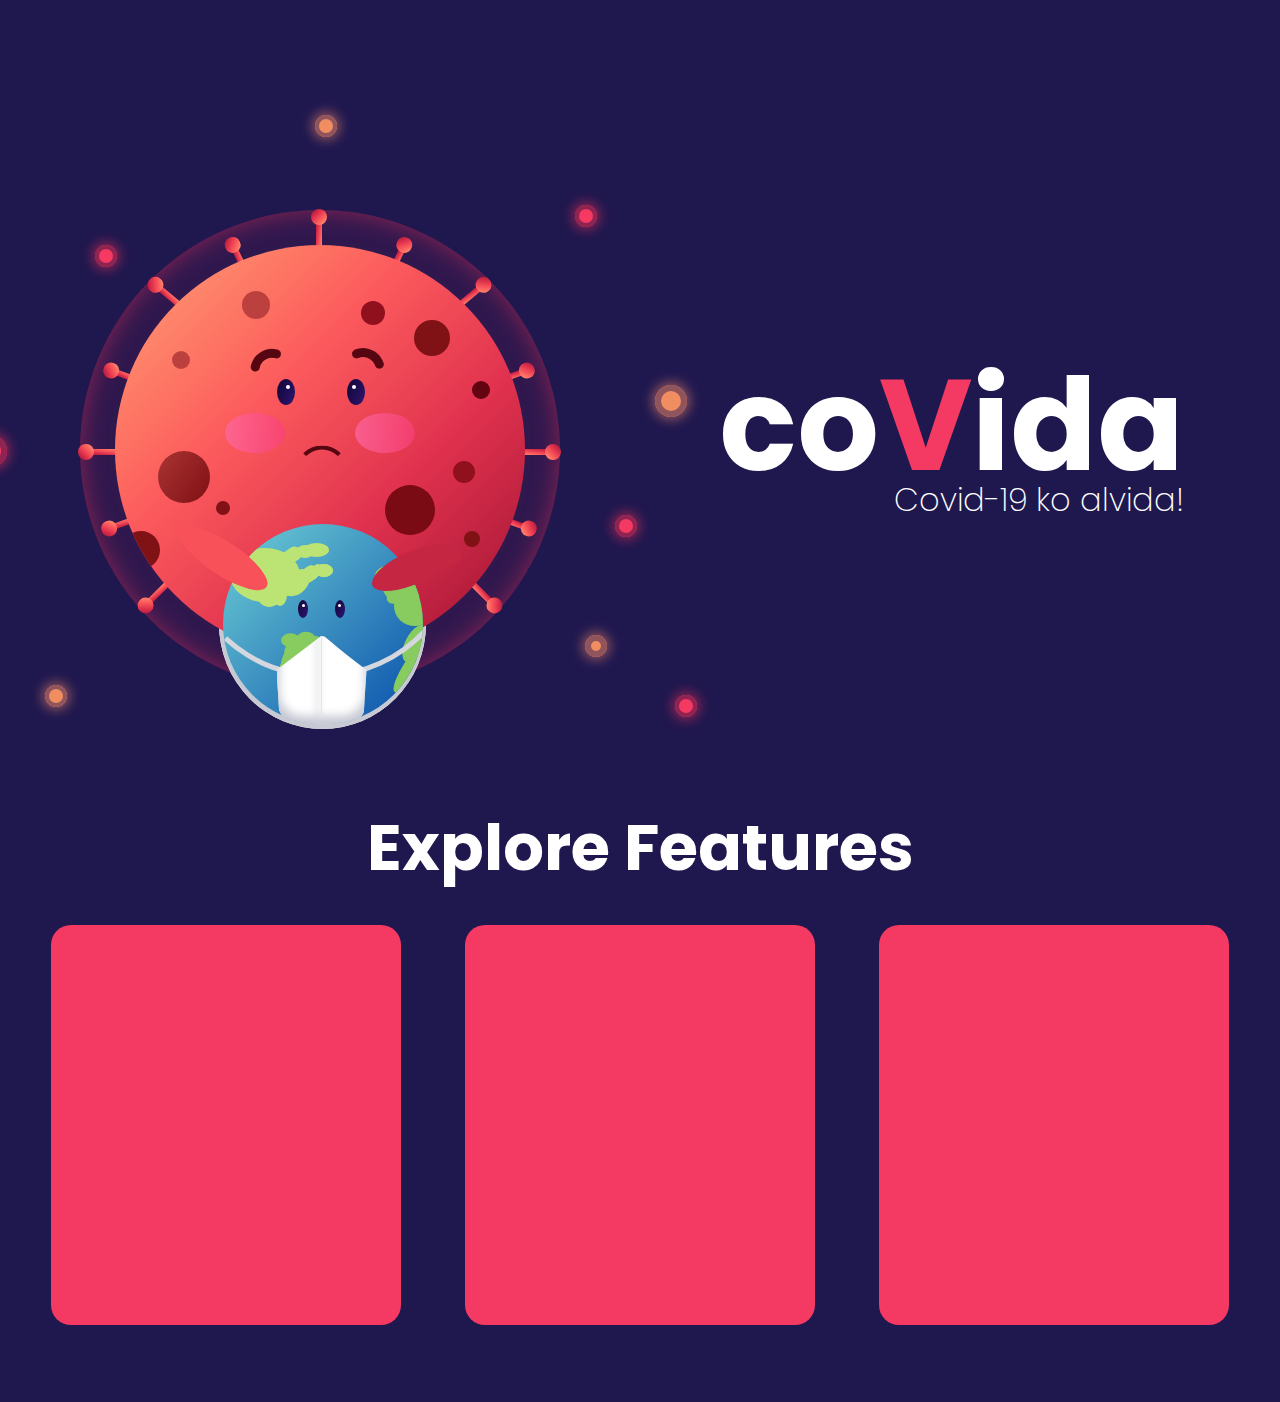
==== index.html @ ea98d2a3 "home started" ====
<!DOCTYPE html>
<html lang="en">
<head>
  <meta charset="UTF-8">
  <meta name="viewport" content="width=device-width, initial-scale=1.0">
  <title>coVida</title>
  <link rel="stylesheet" href="./css/default.css">
</head>
<body>
  <div class="header">
  <div class="covid-wrapper">
    <div class="viruses">
        <div class="virus"></div>
        <div class="virus"></div>
        <div class="virus"></div>
        <div class="virus"></div>
        <div class="virus"></div>
        <div class="virus"></div>
        <div class="virus"></div>
        <div class="virus"></div>
        <div class="virus"></div>
        <div class="virus"></div>
    </div>
    <div class="covid-arms"></div>
    <div class="covid-arms right"></div>
    <div class="earth-wrapper">
        <div class="earth-detail"></div>
        <div class="earth">
            <div class="covid-eyes earth-eyes"></div>
            <div class="covid-eyes earth-eyes left"></div>
            <div class="mask"></div>
            <div class="mask-wrapper"></div>
            <div class="mask-detail"></div>
            <div class="mask-back"></div>
            <div class="earth-green">
                <div class="earth-greens"></div>
                <div class="earth-greens"></div>
                <div class="earth-greens"></div>
                <div class="earth-greens"></div>
                <div class="earth-greens"></div>
                <div class="earth-greens"></div>
                <div class="earth-greens"></div>
                <div class="earth-greens"></div>
                <div class="earth-greens"></div>
                <div class="earth-greens"></div>
                <div class="earth-greens"></div>
            </div>
        </div>
    </div>
    <div class="covid">
        <div class="covid-spots">
            <div class="covid-spot"></div>
            <div class="covid-spot"></div>
            <div class="covid-spot"></div>
            <div class="covid-spot"></div>
            <div class="covid-spot"></div>
            <div class="covid-spot"></div>
            <div class="covid-spot"></div>
            <div class="covid-spot"></div>
            <div class="covid-spot"></div>
            <div class="covid-spot"></div>
            <div class="covid-spot"></div>
        </div>
        <div class="covid-eyes"> </div>
        <div class="covid-eyes left"></div>
        <div class="covid-eyebrow"></div>
        <div class="covid-eyebrow right"></div>
        <div class="covid-mouth"></div>
        <div class="covid-cheek"></div>
        <div class="covid-cheek right"></div>
    </div>
</div>
<div class="covid-pulse">
    <div class="covid-sticks">
        <div class="covid-stick"></div>
        <div class="covid-stick"></div>
        <div class="covid-stick"></div>
        <div class="covid-stick"></div>
        <div class="covid-stick"></div>
        <div class="covid-stick"></div>
        <div class="covid-stick"></div>
        <div class="covid-stick"></div>
        <div class="covid-stick"></div>
        <div class="covid-stick"></div>
        <div class="covid-stick"></div>
        <div class="covid-stick"></div>
        <div class="covid-stick"></div>
    </div>

</div>
<div class="headertext">
  <h1>
    co<span style="color:#f43a62;">V</span>ida
  </h1>
  <h3>
    Covid-19 ko alvida!
  </h3>
</div>
</div>
<div class="first">
  <h1>Explore Features</h1>
<div class="menu">
  <div class="one">

  </div>
  <div class="one s">

  </div>
  <div class="one s">

  </div>
</div>
</div>
</body>
</html>
---- css/default.css ----
@import url('https://fonts.googleapis.com/css2?family=Poppins:ital,wght@0,100;0,200;0,300;0,400;0,500;0,600;0,700;0,800;0,900;1,100;1,200;1,300;1,400;1,500;1,600;1,700;1,800;1,900&display=swap');

html {
  box-sizing: border-box;
  -webkit-font-smoothing: antialiased;
}
*{
  margin: 0px;
}
.first h1{
  text-align: center;
  transform: translateY(-100px);
  color: white;
  font-size: 64px;
}
.headertext{
  position: absolute;
  color: white;
  right:5%;
  text-align: end;
}
.headertext h1{
  font-size: 128px;
  margin: 0px;
  line-height: 100px;
}
.headertext h3{
  margin: 0px;
  font-size: 32px;
  font-weight: 200;
}
body {
  background-color: #1f184f;
  font-family: 'Poppins', sans-serif;
  margin: 0px;
}
.menu{
  width: 100%;
  text-align: center;
  transform: translateY(-70px);
}
.one{
  height:400px;
  width: 350px;
  background-color: #f43a62;
  display: inline-block;
  border-radius: 20px;
  animation: float 7s linear infinite alternate;
  cursor: pointer;
}
.one:hover{
  -webkit-box-shadow: 0px 0px 41px 17px rgba(71,62,138,1);
-moz-box-shadow: 0px 0px 41px 17px rgba(71,62,138,1);
box-shadow: 0px 0px 41px 17px rgba(71,62,138,1);
  transition: 0.3s linear;
}
@keyframes float {
  0% {
    transform: translate(0px, 0px);
 }
  20% {
    transform: translate(0px, -20px);
 }
  40% {
    transform: translate(0px, 0px);
 }
  60% {
    transform: translate(0px, 20px);
 }
  100% {
    transform: translate(0px, 0px);
 }
}
.s{
  margin-left: 60px;

}
.header{
  min-height: 100vh;
  display: flex;
  justify-content: center;
  align-items: center;
  overflow: hidden;
  width: auto;
  margin-left: -50%;
  position: relative;
}
.covid-wrapper {
  position: relative;
}
.covid-sticks {
  position: absolute;
  bottom: 33px;
  left: 36px;
}
.covid {
  background-image: url("https://www.transparenttextures.com/patterns/dark-stripes.png"), linear-gradient(to left top, #9d1231, #ae1a38, #be2240, #d02a47, #e1324f, #ea4153, #f34e58, #fc5b5d, #fd6e61, #fe7f68, #ff8f70, #ff9e7a);
  width: 410px;
  height: 410px;
  z-index: 2;
  overflow: hidden;
  position: relative;
  border-radius: 50%;
  animation: pulse 2s infinite;
}
.covid-pulse {
  content: "";
  width: 480px;
  height: 480px;
  background-color: #2f184e;
  border-radius: 50%;
  position: absolute;
  top: 50%;
  left: 50%;
  transform: translate(-50%, -50%);
  box-shadow: inset 0 0 25px #8f2453;
}
@keyframes pulse {
  0% {
    box-shadow: 0 0 0 0 rgba(204, 169, 44, 0.21);
 }
  70% {
    box-shadow: 0 0 8px 55px rgba(99, 32, 91, 0.1);
 }
  100% {
    box-shadow: 0 0 0 0 rgba(99, 32, 91, 0.1);
 }
}
.covid-stick {
  position: absolute;
  overflow: visible;
  display: block;
  width: 6px;
  z-index: -1;
  height: 50px;
  background-image: url("https://www.transparenttextures.com/patterns/dark-stripes.png"), linear-gradient(to left top, #9d1231, #ae1a38, #be2240, #d02a47, #e1324f, #ea4153, #f34e58, #fc5b5d, #fd6e61, #fe7f68, #ff8f70, #ff9e7a);
}
.covid-stick:before {
  content: "";
  position: absolute;
  width: 16px;
  height: 16px;
  background-image: url("https://www.transparenttextures.com/patterns/dark-stripes.png"), linear-gradient(to left top, #9d1231, #ae1a38, #be2240, #d02a47, #e1324f, #ea4153, #f34e58, #fc5b5d, #fd6e61, #fe7f68, #ff8f70, #ff9e7a);
  top: 36px;
  right: -5px;
  border-radius: 50%;
}
.covid-stick:nth-child(1) {
  bottom: 40px;
  left: 40px;
  transform: rotate(45deg);
}
.covid-stick:nth-child(2) {
  bottom: 110px;
  left: 8px;
  transform: rotate(70deg);
}
.covid-stick:nth-child(3) {
  bottom: 180px;
  left: -14px;
  transform: rotate(90deg);
}
.covid-stick:nth-child(4) {
  bottom: 255px;
  left: 10px;
  transform: rotate(110deg);
}
.covid-stick:nth-child(5) {
  bottom: 335px;
  left: 51px;
  transform: rotate(130deg);
}
.covid-stick:nth-child(6) {
  bottom: 370px;
  left: 122px;
  transform: rotate(154deg);
}
.covid-stick:nth-child(7) {
  bottom: 370px;
  left: 277px;
  transform: rotate(-154deg);
}
.covid-stick:nth-child(8) {
  bottom: 396px;
  left: 200px;
  transform: rotate(180deg);
}
.covid-stick:nth-child(9) {
  bottom: 335px;
  left: 350px;
  transform: rotate(-130deg);
}
.covid-stick:nth-child(10) {
  bottom: 255px;
  left: 390px;
  transform: rotate(-110deg);
}
.covid-stick:nth-child(11) {
  bottom: 180px;
  left: 415px;
  transform: rotate(-90deg);
}
.covid-stick:nth-child(12) {
  bottom: 110px;
  left: 392px;
  transform: rotate(-70deg);
}
.covid-stick:nth-child(13) {
  bottom: 40px;
  left: 362px;
  transform: rotate(-45deg);
}
.covid-spot {
  background-image: url("https://www.transparenttextures.com/patterns/dark-stripes.png");
  background-color: #7f0918;
  position: absolute;
  border-radius: 50%;
}
.covid-spot:nth-child(1) {
  top: 216px;
  right: 50px;
  width: 22px;
  height: 22px;
  background-color: #90101e;
}
.covid-spot:nth-child(2) {
  top: 56px;
  right: 140px;
  width: 24px;
  height: 24px;
  background-color: #90101e;
}
.covid-spot:nth-child(3) {
  top: 136px;
  right: 35px;
  width: 18px;
  height: 18px;
  background-color: #630510;
}
.covid-spot:nth-child(4) {
  top: 46px;
  right: 255px;
  width: 28px;
  height: 28px;
  background-color: #bc413e;
}
.covid-spot:nth-child(5) {
  top: 106px;
  right: 335px;
  width: 18px;
  height: 18px;
  background-color: #bc413e;
}
.covid-spot:nth-child(6) {
  top: 206px;
  right: 315px;
  width: 52px;
  height: 52px;
  background: url("https://www.transparenttextures.com/patterns/dark-stripes.png"), linear-gradient(305deg, rgba(128, 16, 21, 1) 0%, rgba(170, 52, 50, 1) 100%);
}
.covid-spot:nth-child(7) {
  top: 256px;
  right: 295px;
  width: 14px;
  height: 14px;
  background-color: #801216;
}
.covid-spot:nth-child(8) {
  top: 286px;
  right: 365px;
  width: 38px;
  height: 38px;
  background-color: #801216;
}
.covid-spot:nth-child(9) {
  top: 286px;
  right: 45px;
  width: 16px;
  height: 16px;
  background-color: #801216;
}
.covid-spot:nth-child(10) {
  top: 75px;
  right: 75px;
  width: 36px;
  height: 36px;
  background-color: #801216;
}
.covid-spot:nth-child(11) {
  top: 240px;
  right: 90px;
  width: 50px;
  height: 50px;
  background-color: #7a0a14;
}
.virus {
  position: absolute;
  border-radius: 50%;
  animation: slip 7s linear infinite alternate;
}
.virus:nth-child(1) {
  top: 0;
  left: -20px;
  width: 22px;
  height: 22px;
  background-color: #f43a62;
  box-shadow: inset 0px 0px 0px 4px #8f2453, 0 0 12px 3px #8f2453;
  animation-delay: 0.6s;
}
.virus:nth-child(2) {
  top: 190px;
  left: -140px;
  width: 32px;
  height: 32px;
  background-color: #f43a62;
  box-shadow: inset 0px 0px 0px 6px #8f2453, 0 0 12px 3px #8f2453;
  animation-delay: 0.7s;
}
.virus:nth-child(3) {
  top: 140px;
  left: 540px;
  width: 32px;
  height: 32px;
  background-color: #f08e61;
  box-shadow: inset 0px 0px 0px 6px #90545d, 0 0 12px 3px #90545d;
  animation-delay: 1s;
}
.virus:nth-child(4) {
  top: 440px;
  left: -70px;
  width: 22px;
  height: 22px;
  background-color: #f08e61;
  box-shadow: inset 0px 0px 0px 4px #90545d, 0 0 12px 3px #90545d;
  animation-delay: 0.3s;
}
.virus:nth-child(5) {
  top: 450px;
  left: 560px;
  width: 22px;
  height: 22px;
  background-color: #f43a62;
  box-shadow: inset 0px 0px 0px 4px #8f2453, 0 0 12px 3px #8f2453;
  animation-delay: 1.2s;
}
.virus:nth-child(6) {
  top: -40px;
  left: 460px;
  width: 22px;
  height: 22px;
  background-color: #f43a62;
  box-shadow: inset 0px 0px 0px 4px #8f2453, 0 0 12px 3px #8f2453;
  animation-delay: 2s;
}
.virus:nth-child(7) {
  top: -130px;
  left: 200px;
  width: 22px;
  height: 22px;
  background-color: #f08e61;
  box-shadow: inset 0px 0px 0px 4px #90545d, 0 0 12px 3px #90545d;
  animation-delay: 1.4s;
}
.virus:nth-child(8) {
  top: 30px;
  left: -180px;
  width: 32px;
  height: 32px;
  background-color: #f08e61;
  box-shadow: inset 0px 0px 0px 6px #90545d, 0 0 12px 3px #90545d;
  animation-delay: 1.5s;
}
.virus:nth-child(9) {
  top: 270px;
  left: 500px;
  width: 22px;
  height: 22px;
  background-color: #f43a62;
  box-shadow: inset 0px 0px 0px 4px #8f2453, 0 0 12px 3px #8f2453;
  animation-delay: 0.8s;
}
.virus:nth-child(10) {
  top: 390px;
  left: 470px;
  width: 22px;
  height: 22px;
  background-color: #f08e61;
  box-shadow: inset 0px 0px 0px 6px #90545d, 0 0 12px 3px #90545d;
  animation-delay: 1.1s;
}
@keyframes slip {
  0% {
    transform: translate(0px, 0px);
 }
  20% {
    transform: translate(-24px, -12px);
 }
  40% {
    transform: translate(4px, 8px);
 }
  60% {
    transform: translate(-20px, -4px);
 }
  100% {
    transform: translate(0px, 0px);
 }
}
.covid-eyes {
  position: absolute;
  background: #110534;
  background: linear-gradient(113deg, #110534 0%, #2e1672 100%);
  width: 18px;
  height: 26px;
  right: 230px;
  bottom: 61%;
  border-radius: 50%;
  animation: eyes-blink 4s infinite;
}
.covid-eyes.left {
  right: 160px;
}
.covid-eyes.left:before {
  right: 9px;
}
.covid-eyes:before {
  content: "";
  position: absolute;
  width: 4px;
  height: 4px;
  right: 5px;
  top: 6px;
  border-radius: 50%;
  background-color: #fff;
}
@keyframes eyes-blink {
  0% {
    transform: scaleY(1);
 }
  2% {
    transform: scaleY(0.1);
 }
  4% {
    transform: scaleY(1);
 }
  6% {
    transform: scaleY(0.1);
 }
  8% {
    transform: scaleY(1);
 }
  66% {
    transform: scaleY(1);
 }
  68% {
    transform: scaleY(1);
 }
  100% {
    transform: scaleY(1);
 }
}
.covid-eyebrow {
  top: 35%;
  position: absolute;
  border: 9px solid #550611;
  border-color: transparent transparent transparent #550611;
  height: 25px;
  width: 122px;
  right: 38%;
  border-radius: 50px 0 0 50px;
  transform: rotate(56deg);
}
.covid-eyebrow:before {
  content: "";
  position: absolute;
  background-color: #550611;
  width: 9px;
  height: 9px;
  top: -5px;
  left: -3px;
  border-radius: 50%;
}
.covid-eyebrow:after {
  content: "";
  position: absolute;
  background-color: #550611;
  width: 9px;
  height: 9px;
  top: 20px;
  left: -4px;
  border-radius: 50%;
}
.covid-eyebrow.right {
  left: 160px;
  top: 148px;
  transform: rotate(112deg);
}
.covid-mouth {
  position: absolute;
  top: 62%;
  border: 4px solid #550611;
  border-color: transparent transparent transparent #550611;
  height: 45px;
  width: 152px;
  right: 30%;
  border-radius: 50px 0 0 50px;
  transform: rotate(90deg);
}
.covid-cheek {
  position: absolute;
  background-image: url("https://www.transparenttextures.com/patterns/gray-lines.png"), linear-gradient(90deg, rgba(254, 106, 165, 1) 0%, rgba(250, 65, 122, 1) 100%);
  width: 60px;
  height: 40px;
  top: 41%;
  left: 110px;
  border-radius: 50%;
  opacity: 0.7;
}
.covid-cheek.right {
  position: absolute;
  left: 240px;
}
.earth {
  top: 68%;
  right: 25%;
  width: 200px;
  height: 200px;
  position: absolute;
  z-index: 9;
  border-radius: 50%;
  overflow: hidden;
  background-image: url("https://www.transparenttextures.com/patterns/handmade-paper.png"), linear-gradient(135deg, rgba(110, 208, 213, 1) 0%, rgba(7, 77, 171, 1) 100%);
}
.earth-detail {
  border-radius: 50%;
  content: "";
  position: absolute;
  background-color: #fff;
  width: 207px;
  height: 210px;
  z-index: 1;
  right: 99px;
  bottom: -74px;
  box-shadow: inset 0px -11px 10px 15px #c7c9d3;
}
.earth-greens {
  top: 24px;
  right: 123px;
  width: 70px;
  height: 54px;
  position: absolute;
  background: #bbe474;
  border-radius: 50%;
}
.earth-greens:before {
  content: "";
  top: 0;
  right: -4%;
  width: 19px;
  height: 14px;
  position: absolute;
  background: #bbe474;
  border-radius: 0 20px 20px 20px;
  transform: rotate(-34deg);
}
.earth-greens:after {
  content: "";
  top: -3px;
  right: -14px;
  width: 18px;
  height: 13px;
  position: absolute;
  background-color: #bbe474;
  border-radius: 50%;
}
.earth-greens:nth-child(1) {
  top: 19px;
  right: 47%;
  width: 25px;
  height: 14px;
  background: #bbe474;
  border-radius: 50%;
}
.earth-greens:nth-child(1):before {
  content: "";
  top: 39px;
  right: 47px;
  width: 25px;
  height: 25px;
}
.earth-greens:nth-child(1):after {
  content: "";
  top: 25px;
  right: 20px;
  width: 22px;
  height: 30px;
  transform: rotate(14deg);
  border-radius: 65% 35% 83% 17% / 73% 27% 73% 27%;
}
.earth-greens:nth-child(2) {
  top: 60px;
  right: 68%;
  width: 14px;
  height: 22px;
  background: #bbe474;
  border-radius: 50%;
}
.earth-greens:nth-child(3) {
  top: 43px;
  right: 52%;
  width: 12px;
  height: 11px;
  background: #bbe474;
  border-radius: 50%;
}
.earth-greens:nth-child(3):before {
  content: "";
  top: 0;
  right: -4%;
  width: 19px;
  height: 14px;
}
.earth-greens:nth-child(3):after {
  content: "";
  top: -3px;
  right: -4px;
  width: 10px;
  height: 11px;
}
.earth-greens:nth-child(4) {
  top: 43px;
  right: 52%;
  width: 12px;
  height: 11px;
  background: #dbec71;
  border-radius: 50%;
}
.earth-greens:nth-child(5) {
  top: 43px;
  right: 52%;
  width: 12px;
  height: 11px;
  background: #dbec71;
  border-radius: 50%;
}
.earth-greens:nth-child(6) {
  top: 43px;
  right: 15%;
  width: 12px;
  height: 11px;
  background: #88cc60;
}
.earth-greens:nth-child(6):before {
  border-radius: 50%;
  background: #88cc60;
}
.earth-greens:nth-child(6):after {
  background: #88cc60;
  width: 42px;
  height: 40px;
  right: -31px;
}
.earth-greens:nth-child(7) {
  top: 65px;
  right: 9%;
  width: 6px;
  height: 19px;
  background: #88cc60;
}
.earth-greens:nth-child(7):before {
  border-radius: 50%;
  background: #88cc60;
}
.earth-greens:nth-child(7):after {
  background: #88cc60;
  width: 42px;
  height: 40px;
  right: -31px;
}
.earth-greens:nth-child(8) {
  top: 111px;
  right: 55%;
  width: 6px;
  height: 19px;
  background: #88cc60;
  z-index: -1;
  transform: rotate(33deg);
}
.earth-greens:nth-child(8):before {
  border-radius: 50%;
  background: #88cc60;
}
.earth-greens:nth-child(8):after {
  background: #88cc60;
  width: 56px;
  height: 61px;
  right: -36px;
}
.earth-greens:nth-child(9) {
  top: 111px;
  right: 65%;
  width: 6px;
  height: 36px;
  background: #88cc60;
  z-index: -1;
  transform: rotate(33deg);
}
.earth-greens:nth-child(9):before {
  border-radius: 50%;
  background: #88cc60;
}
.earth-greens:nth-child(9):after {
  background: #88cc60;
  width: 46px;
  height: 34px;
  right: -36px;
}
.earth-greens:nth-child(10) {
  top: 111px;
  right: 2%;
  width: 15px;
  height: 62px;
  background: #88cc60;
  z-index: -1;
  transform: rotate(33deg);
}
.earth-greens:nth-child(10):before {
  height: 20px;
  border-radius: 50%;
  background: #88cc60;
  width: 41px;
  right: -4px;
  transform: rotate(-95deg);
}
.earth-greens:nth-child(10):after {
  background: #88cc60;
  width: 46px;
  height: 34px;
  right: -36px;
}
.earth-eyes {
  bottom: 53%;
  right: 115px;
  width: 10px;
  height: 18px;
  animation: eyes-blink 4s 1.5s infinite;
}
.earth-eyes:before {
  width: 3px;
  height: 3px;
  right: 3px;
  top: 4px;
}
.earth-eyes.left {
  right: 78px;
}
.earth-eyes.left:before {
  right: 4px;
}
.covid-arms {
  position: absolute;
  background: url(https://www.transparenttextures.com/patterns/dark-stripes.png), #f9515a;
  width: 87px;
  height: 35px;
  z-index: 12;
  bottom: 79px;
  left: 65px;
  transform: rotate(26deg) skew(57deg, -5deg);
  border-radius: 10px 50% 50%;
}
.covid-arms.right {
  left: 255px;
  bottom: 70px;
  transform: rotate(146deg) skew(24deg, 5deg);
  background: url(https://www.transparenttextures.com/patterns/dark-stripes.png), #c52743;
}
.mask {
  position: absolute;
  top: -31%;
  border: 5px solid #d5d7de;
  border-color: transparent transparent transparent #d5d7de;
  height: 277px;
  width: 136px;
  right: 13%;
  border-radius: 250px 0 0 250px;
  transform: rotate(268deg);
}
.mask-wrapper {
  clip-path: polygon(50% 0%, 100% 38%, 96% 100%, 4% 100%, 0% 38%);
  width: 90px;
  height: 90px;
  background-color: #fff;
  position: absolute;
  bottom: -2px;
  right: 28%;
  border-radius: 26px;
  box-shadow: inset 0px -8px 10px 2px #c7c9d3;
}
.mask-wrapper:before {
  content: "";
  position: absolute;
  height: 81px;
  width: 1px;
  background: #e3e4e8;
  z-index: 5;
  box-shadow: -4px 1px 7px 1px #d5d7de;
  right: 50%;
}
.mask-back {
  width: 59px;
  height: 53px;
  border-radius: 5px;
  background-color: #fff;
  position: absolute;
  bottom: 24px;
  right: 33%;
  z-index: -1;
  transform: rotate(40deg);
}
@media screen and (max-width: 490px) {
  .covid, .earth, .earth-detail {
    transform: scale(0.8);
 }
  .virus {
    display: none;
 }
  .covid-arms {
    transform: scale(0.8) rotate(26deg) skew(57deg, -5deg);
    bottom: 98px;
    left: 87px;
 }
  .covid-arms.right {
    transform: scale(0.8) rotate(146deg) skew(24deg, 5deg);
    bottom: 90px;
    left: 236px;
 }
  .covid-pulse {
    transform: translate(-50%, -50%) scale(0.8);
 }
  .earth {
    top: 60%;
 }
  .earth-detail {
    top: 59%;
 }
  .mask {
    top: -32%;
 }
}
@media screen and (max-width: 1000px) {
  .header{
    margin-left: 0%;
    margin-top: 0%;
  }
  .headertext{
   top: 80px;
    right: 50%;
    transform: translateX(50%);
    text-align: center;
    width: 100%;
  }
  .first h1 {
    text-align: center;
    transform: translateY(-100px);
    color: white;
    font-size: 40px;
}
.one{
  height: 300px;
  width: 300px;
}
.s{
  margin-top: 20px;

  margin-left: 0px;
}
  .headertext h1{
    font-size: 52px;
    line-height: 44px;
  }
  .headertext h3{
    font-size: 24px;

  }
  .covid, .earth, .earth-detail {
    transform: scale(0.6);
 }
  .covid-pulse {
    transform: translate(-50%, -50%) scale(0.6);
 }
  .earth {
    top: 51%;
 }
  .earth-detail {
    top: 50%;
 }
  .covid-arms {
    transform: scale(0.6) rotate(26deg) skew(57deg, -5deg);
    bottom: 122px;
    left: 107px;
 }
  .covid-arms.right {
    transform: scale(0.6) rotate(146deg) skew(24deg, 5deg);
    bottom: 116px;
    left: 219px;
 }
  .mask {
    top: -32%;
 }
}
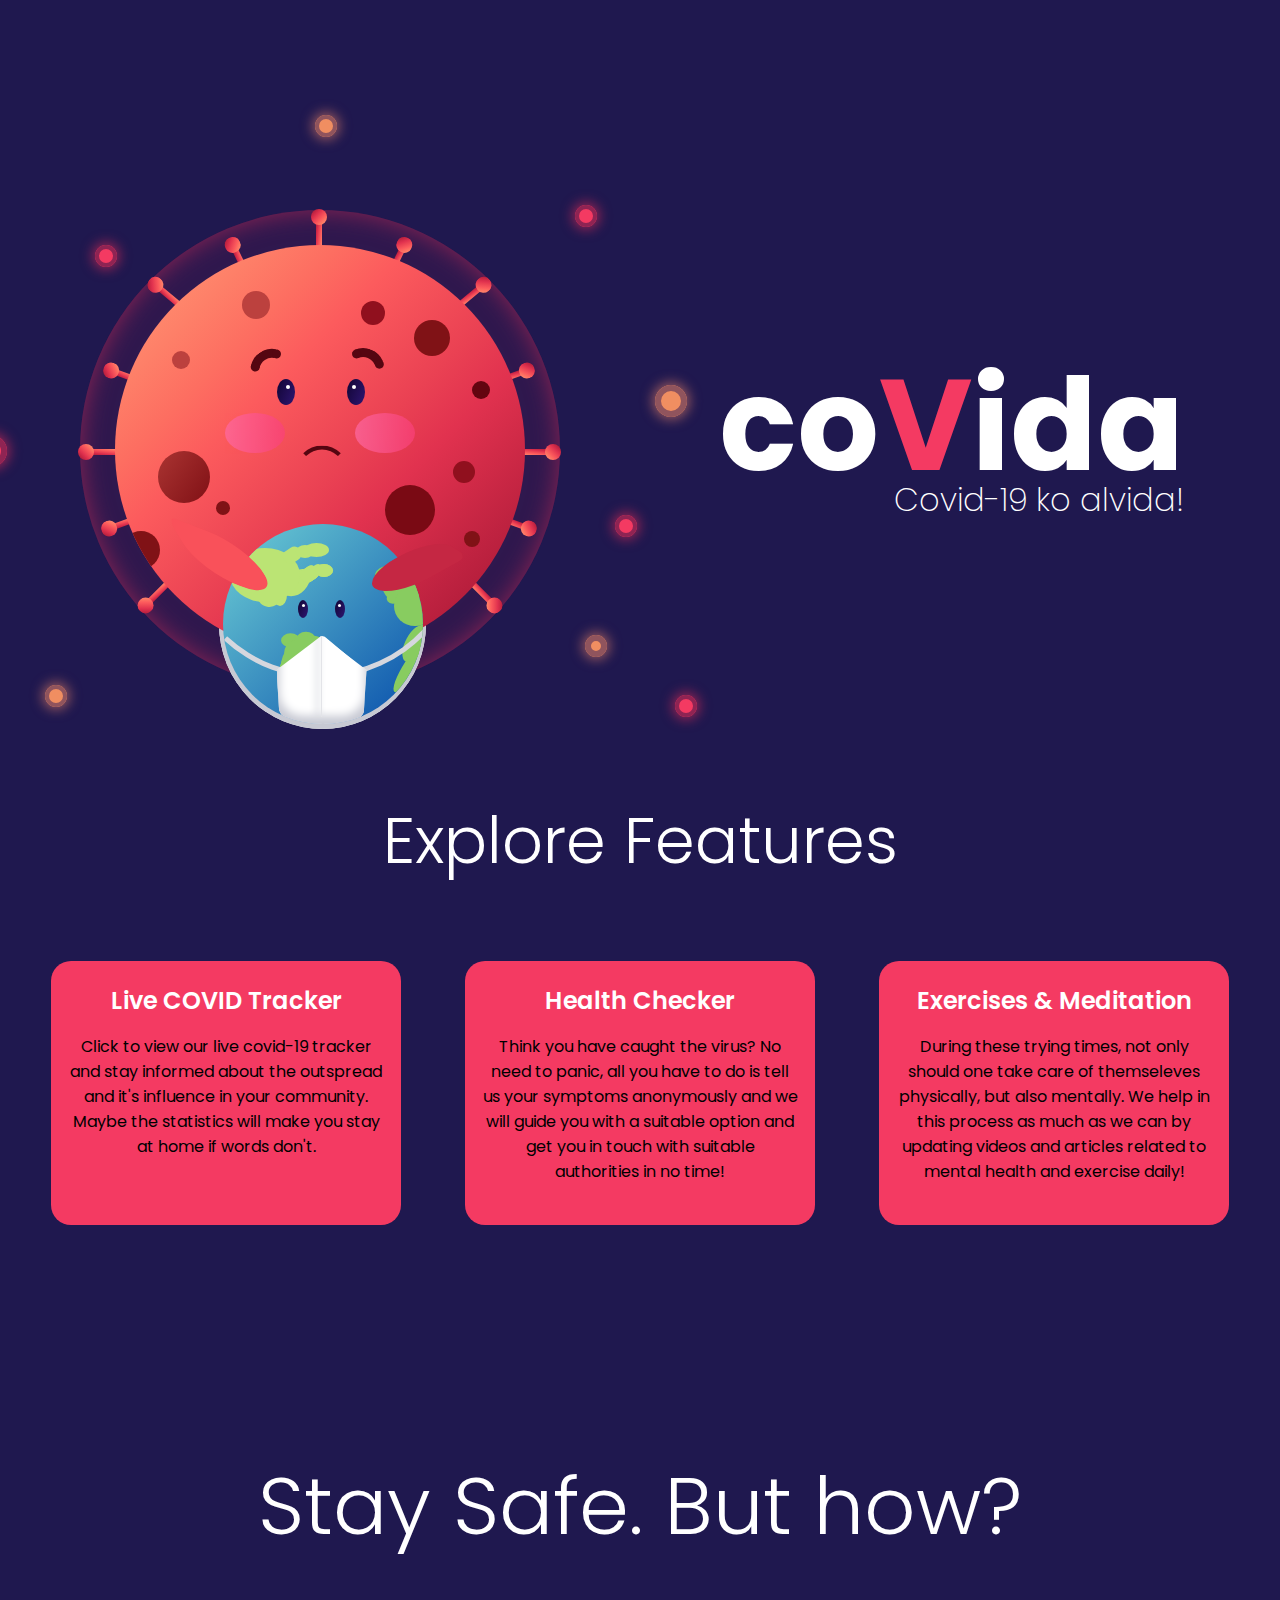
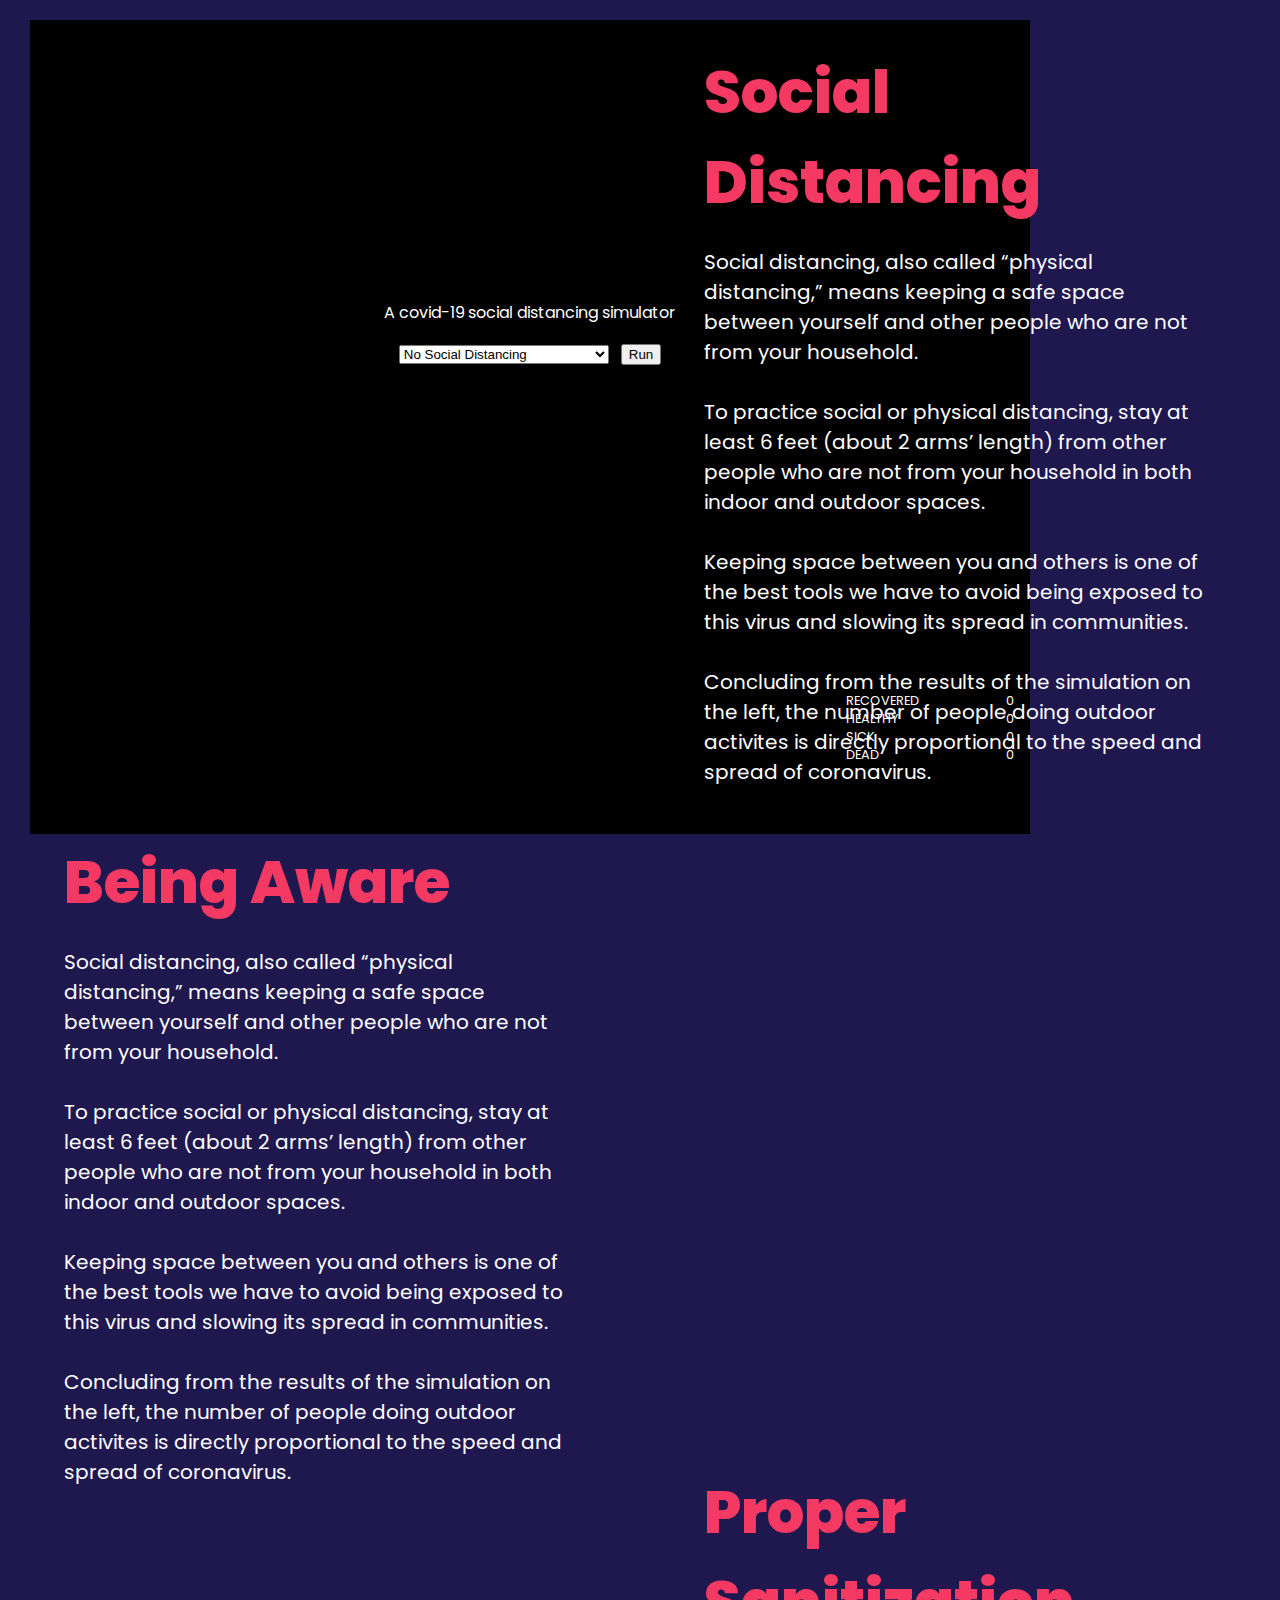
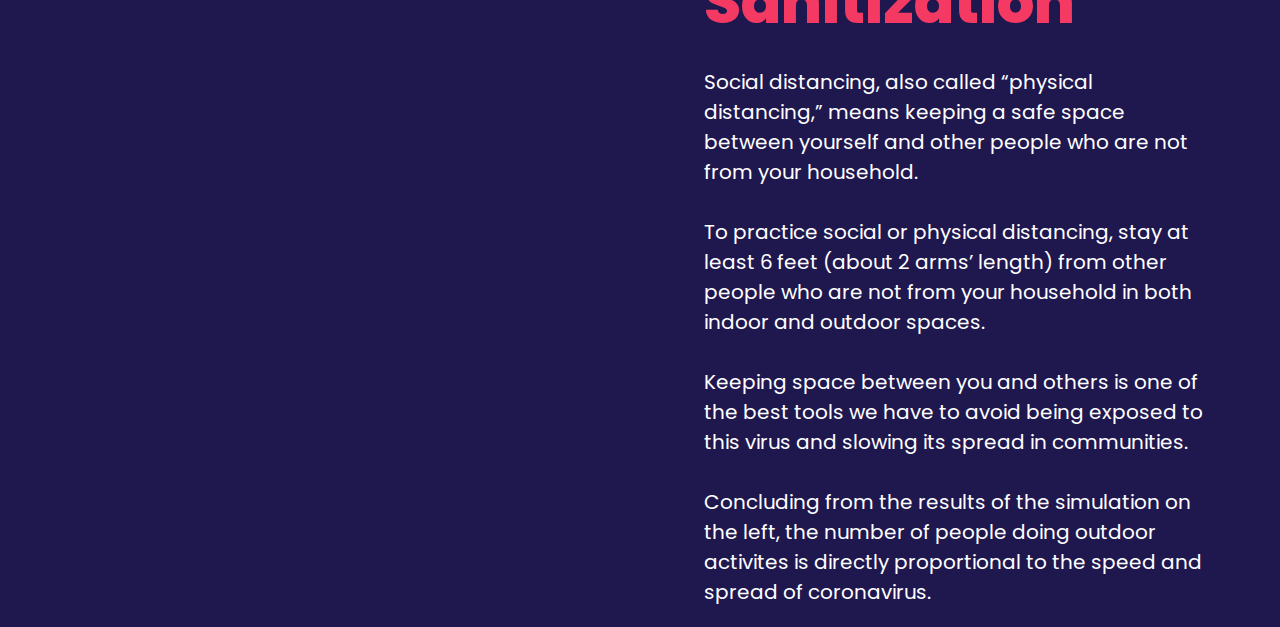
==== commit f5b38f4d: "50%" ====
--- a/index.html
+++ b/index.html
@@ -101,15 +101,95 @@
   <h1>Explore Features</h1>
 <div class="menu">
   <div class="one">
-
+    <img src="./img/track.png" alt="">
+    <h3>Live COVID Tracker</h3>
+    <p>Click to view our live covid-19 tracker and stay informed about the outspread and it's influence in your community.  Maybe the statistics will make you stay at home if  words don't. <br> <br><br></p> 
   </div>
   <div class="one s">
-
+    <img src="./img/health.png" alt="">
+    <h3>Health Checker</h3>
+    <p>Think you have caught the virus? No need to panic, all you have to do is tell us your symptoms anonymously and we will guide you with a suitable option and get you in touch with suitable authorities in no time! <br><br></p>
   </div>
   <div class="one s">
-
+    <img src="./img/meditate.png" alt="">
+    <h3>Exercises & Meditation</h3>
+    <p>During these trying times, not only should one take care of themseleves physically, but also mentally. We help in this process as much as we can by updating videos and articles related to mental health and exercise daily! <br><br></p> 
   </div>
 </div>
 </div>
+<div class="info">
+  <h1>Stay Safe. But how?</h1>
+  <div class="inf social">
+    <div class="sim">
+      <section>
+        <canvas id="population" width="2000" height="1200"></canvas>
+        <div class="info">
+          <canvas id="graph" height="400" width="1500"></canvas>
+          <ul>
+            <li><span>Recovered</span><span id="recovered">0</span></li>
+            <li><span>Healthy</span><span id="healthy">0</span></li>
+            <li><span>Sick</span><span id="sick">0</span></li>
+            <li><span>Dead</span><span id="dead">0</span></li>
+          </ul>
+        </div>
+        <div id="overlay" class="active">
+          <p>
+            A covid-19 social distancing simulator
+          </p>
+          <div class="field is-grouped">
+            <span class="select">
+              <select id="quarantine">
+                <option value="0" selected>No Social Distancing</option>
+                <option value="0.1">One-Tenth Self-Quarantine</option>
+                <option value="0.25">One Quarter Self-Quarantine</option>
+                <option value="0.33">One Third Self-Quarantine</option>
+                <option value="0.5">One Half Self-Quarantine</option>
+                <option value="0.75">Three Quarters Self-Quarantine</option>
+                <option value="1">Everyone Self-Quarantines</option>
+              </select>
+            </span>
+            &nbsp;
+            <button class="button is-primary" id="run">Run</button>
+          </div>
+        </div>
+      </section>
+    </div>
+    <div class="sidetxt">
+    <h2>Social Distancing</h2>
+    <p>
+      Social distancing, also called “physical distancing,” means keeping a safe space between yourself and other people who are not from your household. <br> <br>
+      To practice social or physical distancing, stay at least 6 feet (about 2 arms’ length) from other people who are not from your household in both indoor and outdoor spaces.<br> <br>
+      Keeping space between you and others is one of the best tools we have to avoid being exposed to this virus and slowing its spread in communities.
+      <br> <br>
+      Concluding from the results of the simulation on the left, the number of people doing outdoor activites is directly proportional to the speed and spread of coronavirus.
+    </p>
+  </div>
+  </div>
+  <div class="inf aware">
+    <div class="sidetxt">
+    <h2>Being Aware</h2>
+    <p>
+      Social distancing, also called “physical distancing,” means keeping a safe space between yourself and other people who are not from your household. <br> <br>
+      To practice social or physical distancing, stay at least 6 feet (about 2 arms’ length) from other people who are not from your household in both indoor and outdoor spaces.<br> <br>
+      Keeping space between you and others is one of the best tools we have to avoid being exposed to this virus and slowing its spread in communities.
+      <br> <br>
+      Concluding from the results of the simulation on the left, the number of people doing outdoor activites is directly proportional to the speed and spread of coronavirus.
+    </p>
+  </div>
+  </div>
+  <div class="inf sanit">
+    <div class="sidetxt">
+    <h2>Proper Sanitization</h2>
+    <p>
+      Social distancing, also called “physical distancing,” means keeping a safe space between yourself and other people who are not from your household. <br> <br>
+      To practice social or physical distancing, stay at least 6 feet (about 2 arms’ length) from other people who are not from your household in both indoor and outdoor spaces.<br> <br>
+      Keeping space between you and others is one of the best tools we have to avoid being exposed to this virus and slowing its spread in communities.
+      <br> <br>
+      Concluding from the results of the simulation on the left, the number of people doing outdoor activites is directly proportional to the speed and spread of coronavirus.
+    </p>
+  </div>
+  </div>
+</div>
+<script src="./js/main.js"></script>
 </body>
 </html>--- a/css/default.css
+++ b/css/default.css
@@ -1,17 +1,96 @@
 @import url('https://fonts.googleapis.com/css2?family=Poppins:ital,wght@0,100;0,200;0,300;0,400;0,500;0,600;0,700;0,800;0,900;1,100;1,200;1,300;1,400;1,500;1,600;1,700;1,800;1,900&display=swap');
 
+::-webkit-scrollbar {
+  width: 10px;
+}
+
+/* Track */
+
+  ::-webkit-scrollbar-track {
+  background: #1F184F; 
+}
+
+/* Handle */
+
+  ::-webkit-scrollbar-thumb {
+  background: #F43A62; 
+  border-radius: 20px;
+}
+.info h1{
+  text-align: center;
+  transform: translateY(0px);
+  color: white;
+  font-size: 80px;
+  font-weight:300;
+}
+.inf {
+  min-height: 75vh;
+  position: relative;
+}
+.inf .sidetxt{
+  position: absolute;
+  transform: translateY(0px);
+  color: white;
+  width: 40%;
+  top: 50%;
+  transform: translateY(-50%);
+}
+.inf .sidetxt p{
+  font-size: 20px;
+}
+.inf .sidetxt h2{
+  margin: 0px;
+  font-size: 60px;
+  font-weight:800;
+  color:#f43a62;
+}
+.social .sidetxt{
+  right: 5%;
+}
+.aware .sidetxt{
+  left:5%
+
+}
+.sanit .sidetxt{
+  right: 5%;
+}
 html {
   box-sizing: border-box;
   -webkit-font-smoothing: antialiased;
 }
-*{
+.one img{
+
+  margin-top: 20px;
+  width: 120px;
+}
+.first{
+  min-height: 50vh;
+}
+.one h3{
+  color:white;
+  font-size: 24px;
+  margin-top: -5px;
+  margin-bottom: 10px;
+  width: 80%;
+  margin-left: 10%;
+  margin-right: 10%;
+  text-align: center;
+  font-weight: 600;
+}
+.one p{
+  width: 90%;
+  margin-left: 5%;
+  margin-right: 5%;
+}
+s*{
   margin: 0px;
 }
 .first h1{
   text-align: center;
-  transform: translateY(-100px);
+  transform: translateY(-150px);
   color: white;
   font-size: 64px;
+  font-weight:300;
 }
 .headertext{
   position: absolute;
@@ -37,10 +116,10 @@
 .menu{
   width: 100%;
   text-align: center;
-  transform: translateY(-70px);
+  transform: translateY(-120px);
 }
 .one{
-  height:400px;
+  max-height:450px;
   width: 350px;
   background-color: #f43a62;
   display: inline-block;
@@ -49,11 +128,10 @@
   cursor: pointer;
 }
 .one:hover{
-  -webkit-box-shadow: 0px 0px 41px 17px rgba(71,62,138,1);
--moz-box-shadow: 0px 0px 41px 17px rgba(71,62,138,1);
-box-shadow: 0px 0px 41px 17px rgba(71,62,138,1);
+box-shadow: 0px 0px 41px 15px rgba(71,62,138,1);
   transition: 0.3s linear;
 }
+
 @keyframes float {
   0% {
     transform: translate(0px, 0px);
@@ -73,7 +151,6 @@
 }
 .s{
   margin-left: 60px;
-
 }
 .header{
   min-height: 100vh;
@@ -85,6 +162,91 @@
   margin-left: -50%;
   position: relative;
 }
+canvas {
+  background: black;
+  display: block;
+  width: 100%;
+  height: auto;
+}
+
+section {
+  margin: auto 30px ;
+  max-width: 1000px;
+  width: 95%;
+  position: relative;
+}
+#overlay {
+  position: absolute;
+  top: 0;
+  left: 0;
+  bottom: 25%;
+  padding: 3rem;
+  box-sizing: border-box;
+  width: 100%;
+  transition: opacity 250ms ease-in-out;
+  opacity: 0;
+  color: white;
+  display: flex;
+  flex-direction: column;
+  justify-content: center;
+  align-items: center;
+  background: rgba(0, 0, 0, 0.9);
+}
+#overlay.active {
+  opacity: 1;
+}
+
+#overlay p {
+  margin-bottom: 1rem;
+  text-align: center;
+}
+#overlay a {
+  color: #00d1b2;
+  text-decoration: none;
+}
+
+section > div.info {
+  display: flex;
+  align-content: center;
+  align-items: center;
+  flex-wrap: wrap;
+
+  border-top: 1px solid #111;
+  background: black;
+}
+
+section > div.info canvas {
+  flex: 1;
+  background: transparent;
+}
+section > div.info ul {
+  list-style: none;
+  margin: 0;
+  padding: 0;
+
+  text-align: center;
+  color: white;
+  padding: 1rem;
+  width: 100%;
+  box-sizing: border-box;
+  font-size: 0.8rem;
+  text-transform: uppercase;
+}
+@media (min-width: 600px) {
+  section > div.info canvas {
+    width: calc(100% - 200px - 1rem);
+  }
+  section > div.info ul {
+    width: 200px;
+  }
+}
+
+li {
+  width: 100%;
+  display: flex;
+  justify-content: space-between;
+}
+
 .covid-wrapper {
   position: relative;
 }
@@ -93,6 +255,7 @@
   bottom: 33px;
   left: 36px;
 }
+
 .covid {
   background-image: url("https://www.transparenttextures.com/patterns/dark-stripes.png"), linear-gradient(to left top, #9d1231, #ae1a38, #be2240, #d02a47, #e1324f, #ea4153, #f34e58, #fc5b5d, #fd6e61, #fe7f68, #ff8f70, #ff9e7a);
   width: 410px;
@@ -864,14 +1027,18 @@
     color: white;
     font-size: 40px;
 }
+
 .one{
-  height: 300px;
+  min-height: 300px;
   width: 300px;
 }
-.s{
+.one{
   margin-top: 20px;
 
   margin-left: 0px;
+}
+.one:hover{
+  box-shadow: none;
 }
   .headertext h1{
     font-size: 52px;
@@ -881,6 +1048,7 @@
     font-size: 24px;
 
   }
+
   .covid, .earth, .earth-detail {
     transform: scale(0.6);
  }
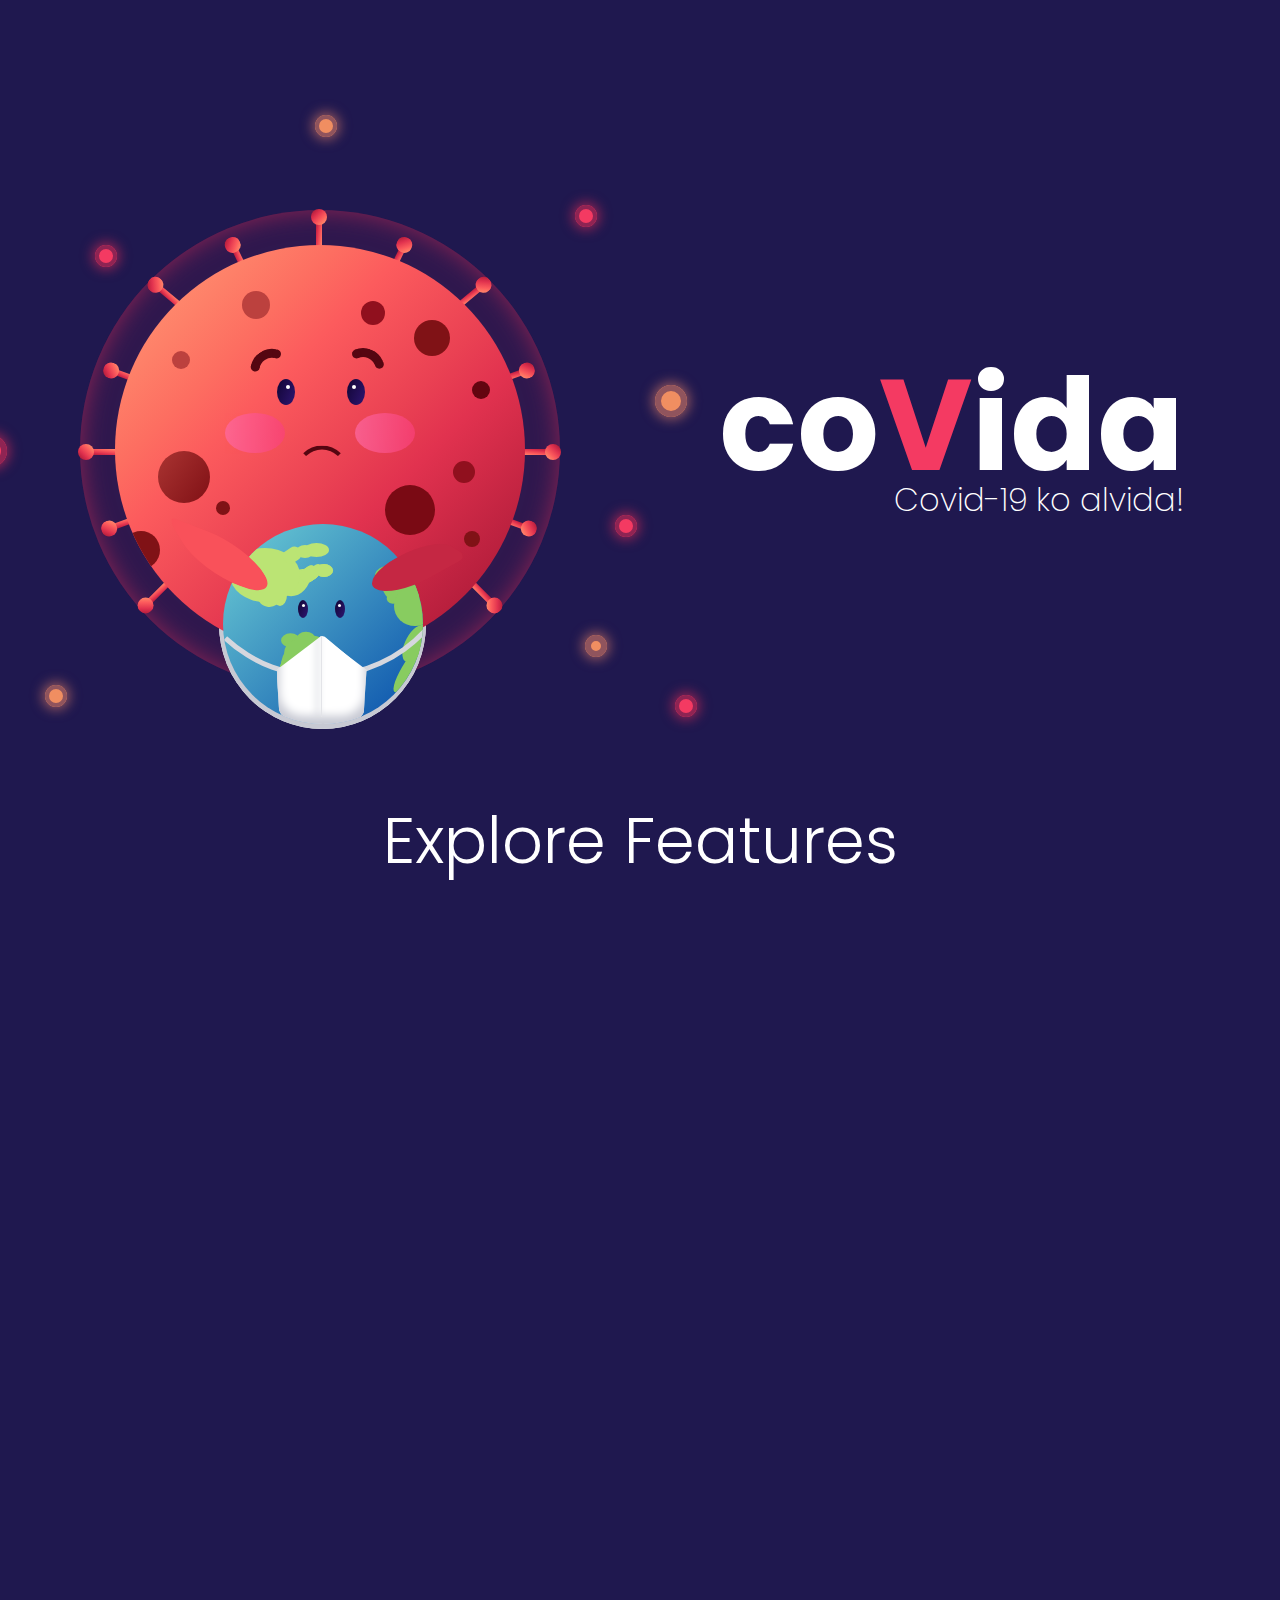
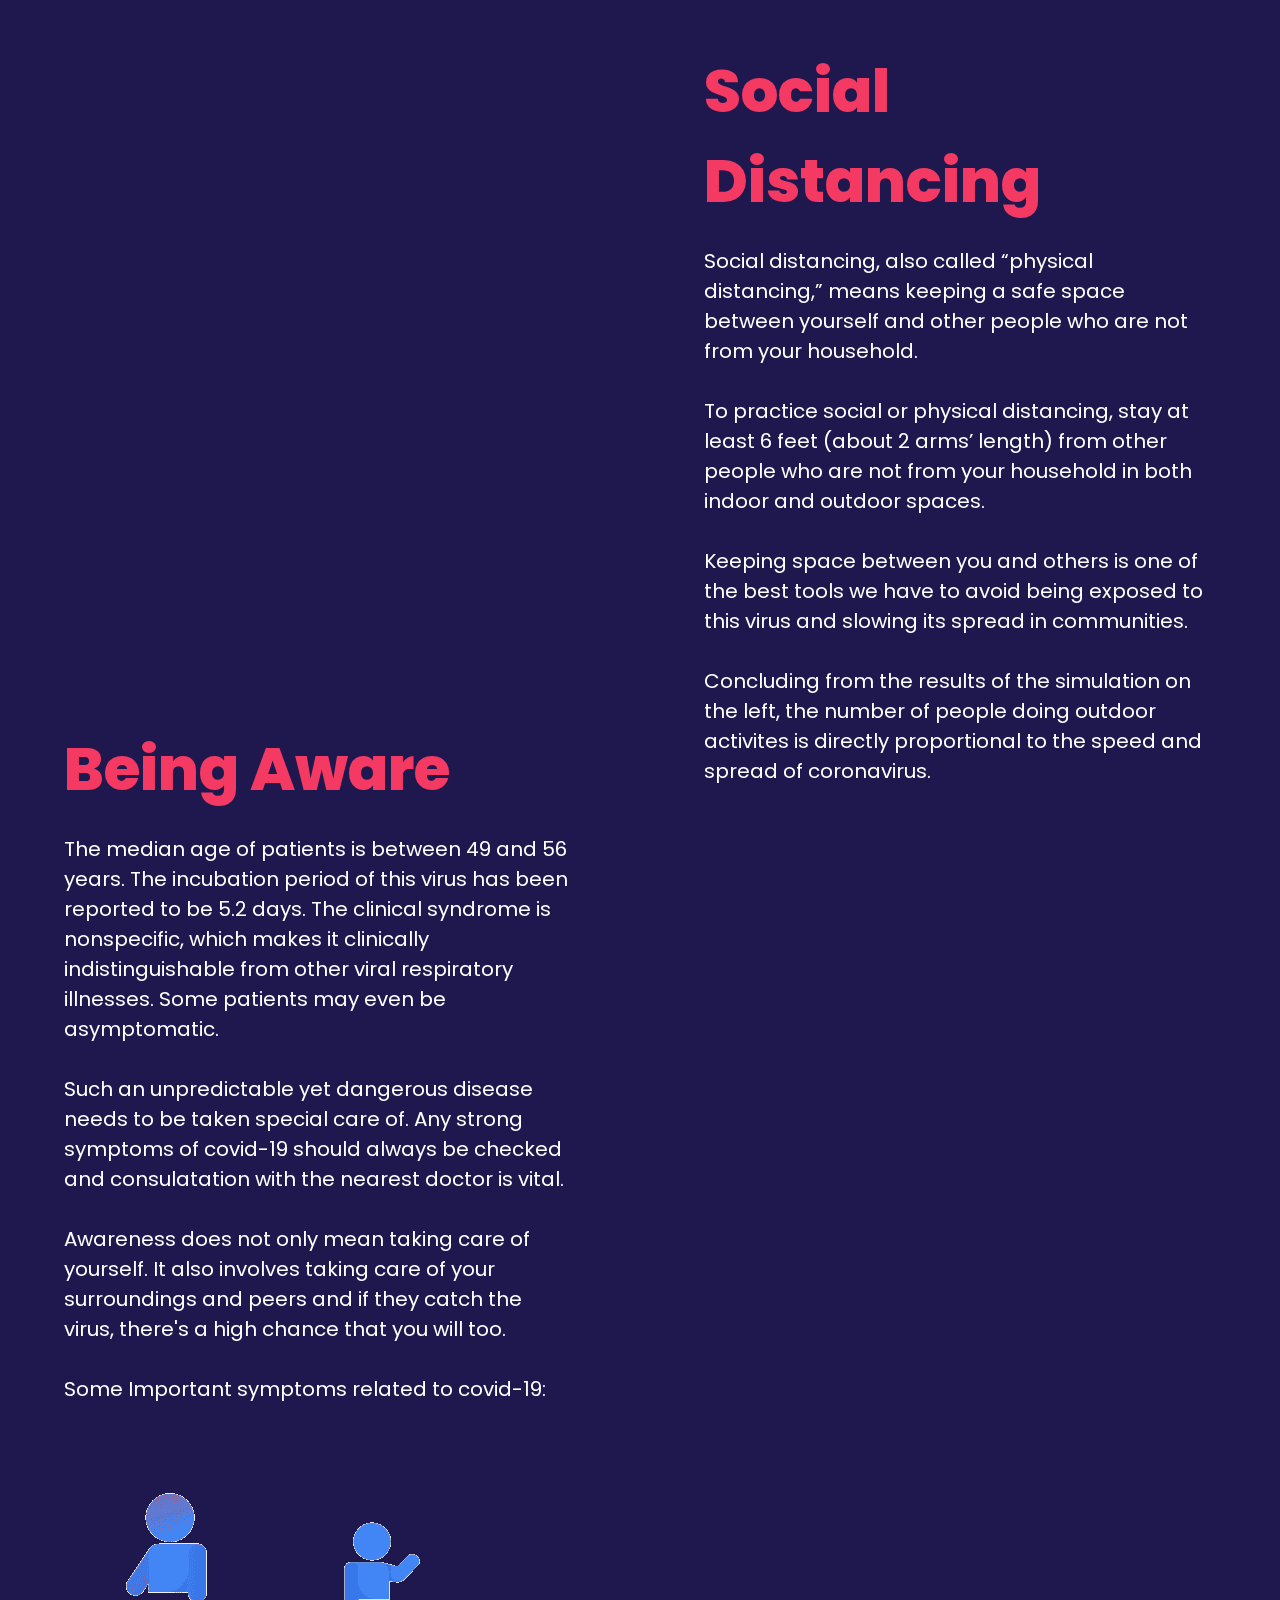
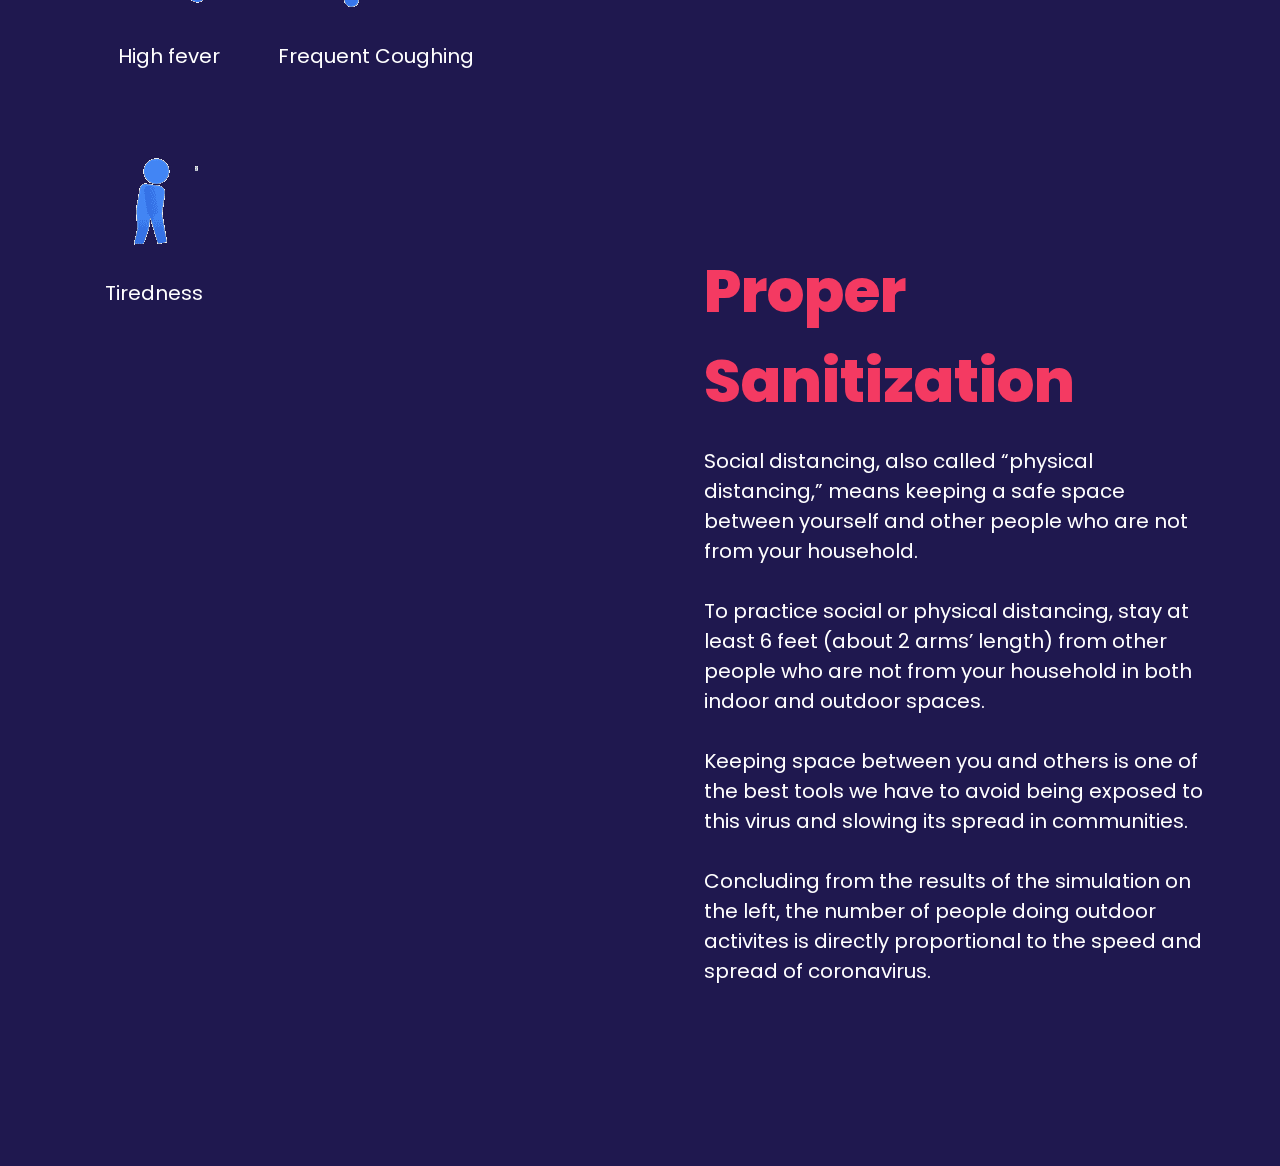
==== commit 1aa9fa5f: "almost" ====
--- a/index.html
+++ b/index.html
@@ -5,6 +5,7 @@
   <meta name="viewport" content="width=device-width, initial-scale=1.0">
   <title>coVida</title>
   <link rel="stylesheet" href="./css/default.css">
+  <link href="https://unpkg.com/aos@2.3.1/dist/aos.css" rel="stylesheet">
 </head>
 <body>
   <div class="header">
@@ -89,7 +90,7 @@
 
 </div>
 <div class="headertext">
-  <h1>
+  <h1 >
     co<span style="color:#f43a62;">V</span>ida
   </h1>
   <h3>
@@ -98,30 +99,30 @@
 </div>
 </div>
 <div class="first">
-  <h1>Explore Features</h1>
+  <h1 >Explore Features</h1>
 <div class="menu">
-  <div class="one">
+  <div class="one" data-aos="fade-up" data-aos-duration="1000">
     <img src="./img/track.png" alt="">
     <h3>Live COVID Tracker</h3>
     <p>Click to view our live covid-19 tracker and stay informed about the outspread and it's influence in your community.  Maybe the statistics will make you stay at home if  words don't. <br> <br><br></p> 
   </div>
-  <div class="one s">
+  <div class="one s" data-aos="fade-up" data-aos-delay="250" data-aos-duration="1000"> 
     <img src="./img/health.png" alt="">
     <h3>Health Checker</h3>
     <p>Think you have caught the virus? No need to panic, all you have to do is tell us your symptoms anonymously and we will guide you with a suitable option and get you in touch with suitable authorities in no time! <br><br></p>
   </div>
-  <div class="one s">
-    <img src="./img/meditate.png" alt="">
+  <div class="one s" data-aos="fade-up" data-aos-delay="500" data-aos-duration="1000">
+    <img src="./img/meditate.png" alt="" >
     <h3>Exercises & Meditation</h3>
     <p>During these trying times, not only should one take care of themseleves physically, but also mentally. We help in this process as much as we can by updating videos and articles related to mental health and exercise daily! <br><br></p> 
   </div>
 </div>
 </div>
-<div class="info">
-  <h1>Stay Safe. But how?</h1>
+<div class="info" >
+  <h1 data-aos="zoom-in" data-aos-delay="100" data-aos-duration="1000">Stay Safe. But how?</h1>
   <div class="inf social">
     <div class="sim">
-      <section>
+      <section  data-aos="fade-up"  data-aos-duration="1000" data-aos-delay="500">
         <canvas id="population" width="2000" height="1200"></canvas>
         <div class="info">
           <canvas id="graph" height="400" width="1500"></canvas>
@@ -154,7 +155,7 @@
         </div>
       </section>
     </div>
-    <div class="sidetxt">
+    <div class="sidetxt"  >
     <h2>Social Distancing</h2>
     <p>
       Social distancing, also called “physical distancing,” means keeping a safe space between yourself and other people who are not from your household. <br> <br>
@@ -165,19 +166,38 @@
     </p>
   </div>
   </div>
-  <div class="inf aware">
+  <div class="inf aware" >
     <div class="sidetxt">
     <h2>Being Aware</h2>
     <p>
-      Social distancing, also called “physical distancing,” means keeping a safe space between yourself and other people who are not from your household. <br> <br>
-      To practice social or physical distancing, stay at least 6 feet (about 2 arms’ length) from other people who are not from your household in both indoor and outdoor spaces.<br> <br>
-      Keeping space between you and others is one of the best tools we have to avoid being exposed to this virus and slowing its spread in communities.
+      The median age of patients is between 49 and 56 years. The incubation period of this virus has been reported to be 5.2 days. The clinical syndrome is nonspecific, which makes it clinically indistinguishable from other viral respiratory illnesses. Some patients may even be asymptomatic.
+       <br> <br>
+      Such an unpredictable yet dangerous disease needs to be taken special care of. Any strong symptoms of covid-19 should always be checked and consulatation with the nearest doctor is vital.<br> <br>
+      Awareness does not only mean taking care of yourself. It also involves taking care of your surroundings and peers and if they catch the virus, there's a high chance that you will too.
       <br> <br>
-      Concluding from the results of the simulation on the left, the number of people doing outdoor activites is directly proportional to the speed and spread of coronavirus.
+      Some Important symptoms related to covid-19:
     </p>
-  </div>
-  </div>
-  <div class="inf sanit">
+    <div class="simp" >
+    <img src="./img/cough.gif" alt="">
+    <p>High fever</p>
+  </div>
+  <div class="simp">
+    <img src="./img/fever.gif" alt="">
+    <p>Frequent Coughing</p>
+  </div>
+  <div class="simp">
+    <img src="./img/tired.gif" alt="">
+    <p>Tiredness</p>
+  </div>
+</div>
+<div class='foto'  >
+  <img src="./img/coroner.svg" alt="" data-aos="fade-up" data-aos-duration="1000" >
+</div>
+  </div>
+  <div class="inf sanit" >
+    <div class='dhole'>
+      <img src="./img/coron.svg" alt="" data-aos="fade-up" data-aos-delay="100" data-aos-duration="1000">
+    </div>
     <div class="sidetxt">
     <h2>Proper Sanitization</h2>
     <p>
@@ -191,5 +211,9 @@
   </div>
 </div>
 <script src="./js/main.js"></script>
+<script src="https://unpkg.com/aos@2.3.1/dist/aos.js"></script>
+<script>
+  AOS.init();
+</script>
 </body>
 </html>--- a/css/default.css
+++ b/css/default.css
@@ -24,7 +24,7 @@
   font-weight:300;
 }
 .inf {
-  min-height: 75vh;
+  min-height: 100vh;
   position: relative;
 }
 .inf .sidetxt{
@@ -32,8 +32,31 @@
   transform: translateY(0px);
   color: white;
   width: 40%;
-  top: 50%;
+  top: 40%;
   transform: translateY(-50%);
+  display: inline-block;
+}
+.simp{
+  display: inline-block;
+  text-align: center;
+  margin-left: 40px;
+  margin-top: 60px;
+}
+.foto{
+  display: inline-block;
+  position: absolute;
+  right: 5%;
+  transform: translateY(-50%);
+  top: 40%;
+
+}
+.dhole{
+  display: inline-block;
+  position: absolute;
+  left: 10%;
+  transform: translateY(-50%);
+  top: 40%;
+
 }
 .inf .sidetxt p{
   font-size: 20px;
@@ -170,7 +193,7 @@
 }
 
 section {
-  margin: auto 30px ;
+  margin: 100px 30px ;
   max-width: 1000px;
   width: 95%;
   position: relative;
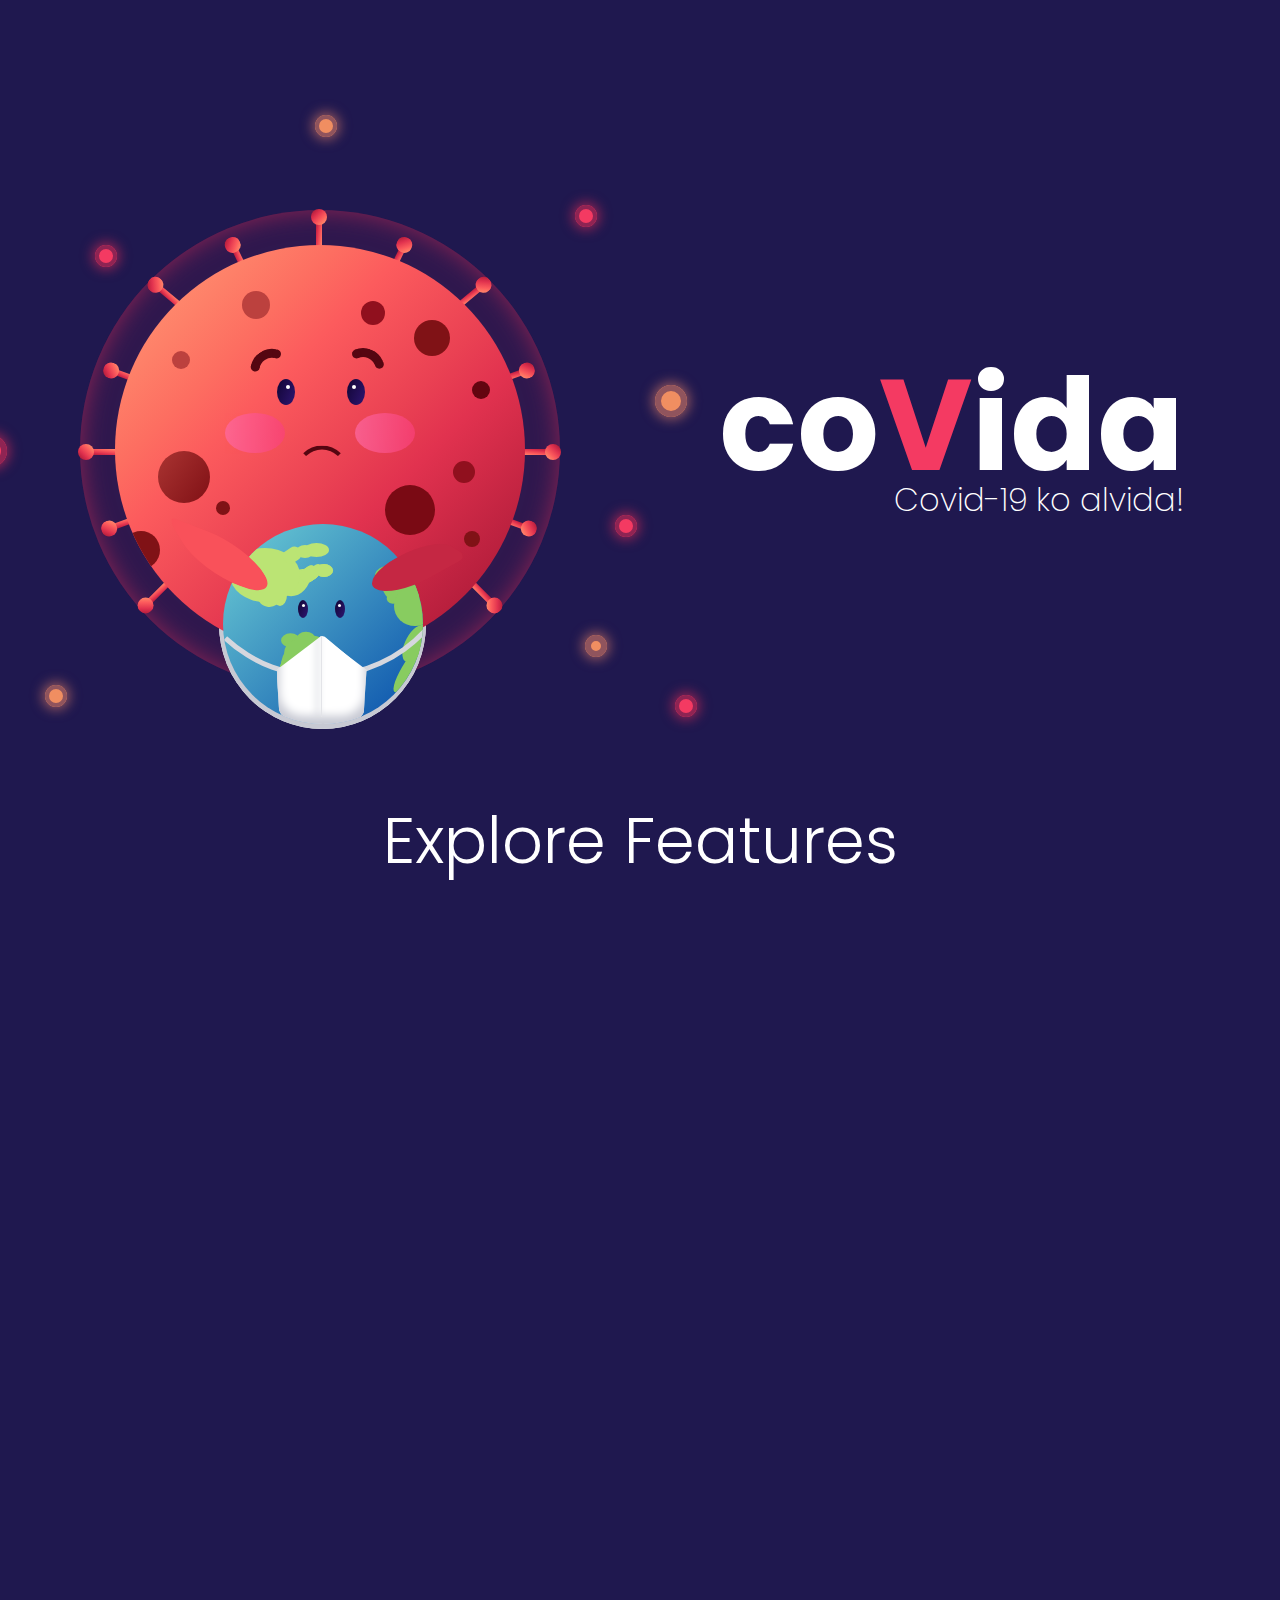
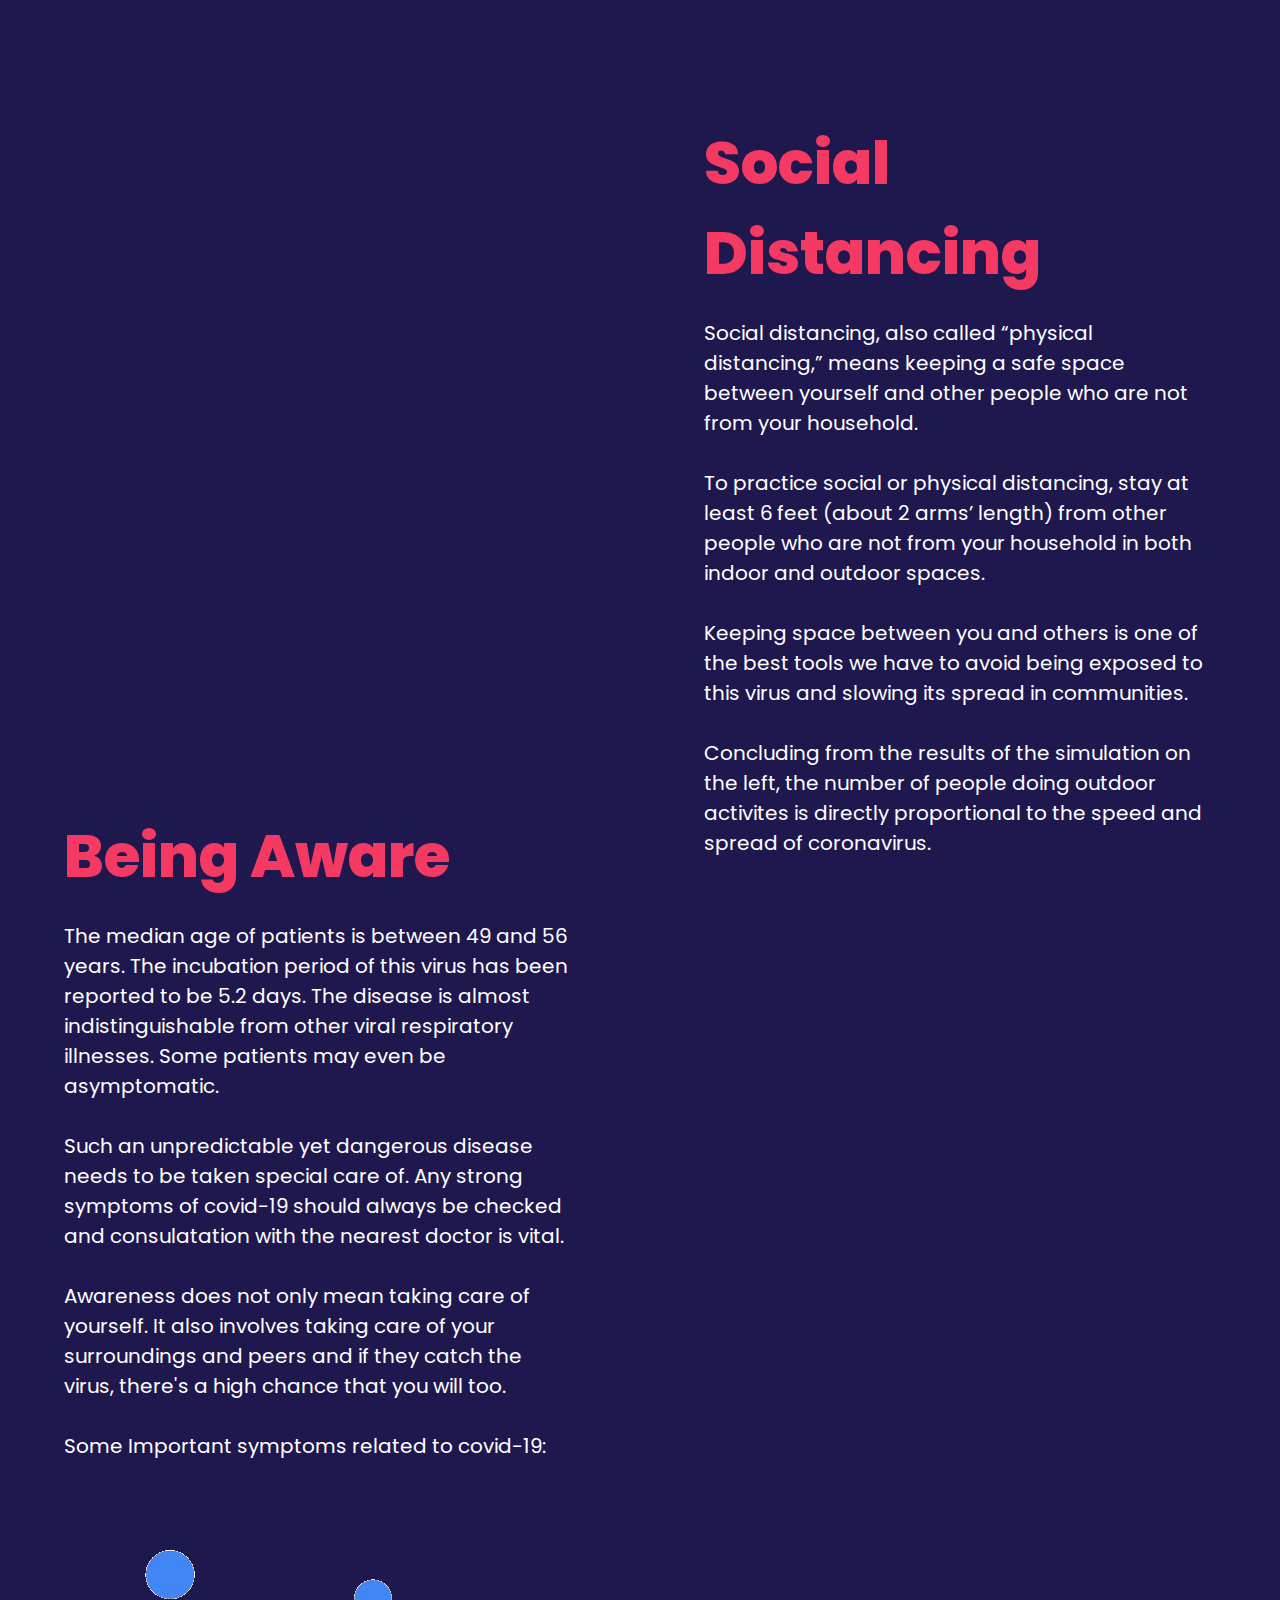
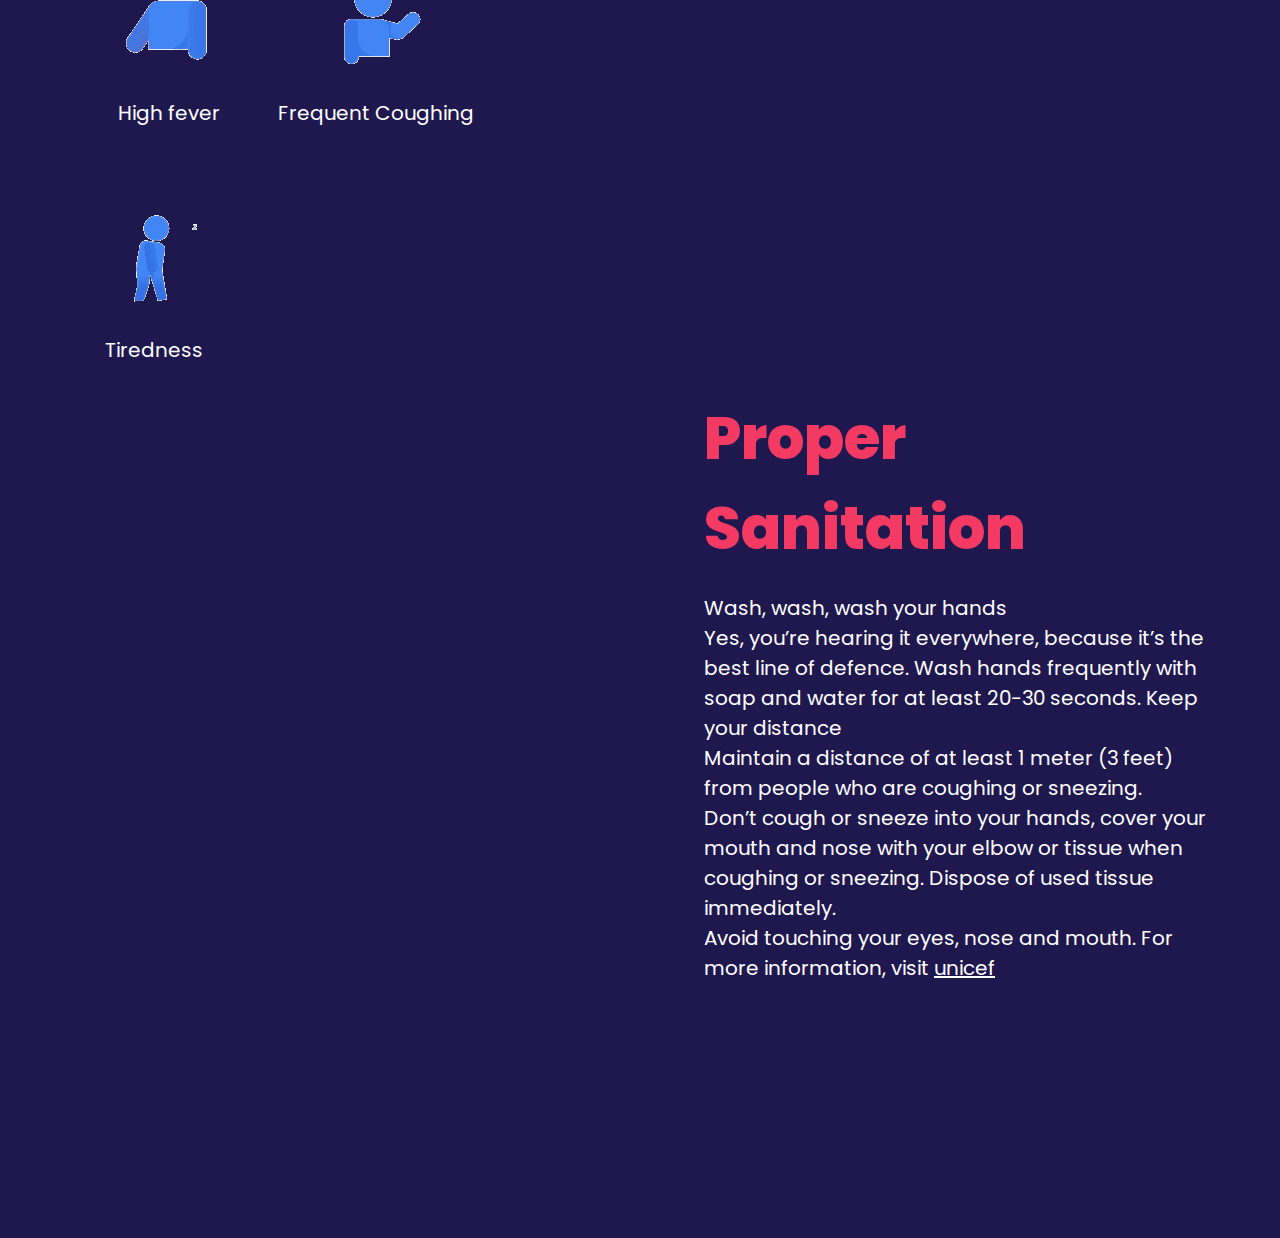
==== commit 11605b9d: "90%" ====
--- a/index.html
+++ b/index.html
@@ -6,6 +6,7 @@
   <title>coVida</title>
   <link rel="stylesheet" href="./css/default.css">
   <link href="https://unpkg.com/aos@2.3.1/dist/aos.css" rel="stylesheet">
+  <link rel="icon" href="./img/health.png">
 </head>
 <body>
   <div class="header">
@@ -101,7 +102,7 @@
 <div class="first">
   <h1 >Explore Features</h1>
 <div class="menu">
-  <div class="one" data-aos="fade-up" data-aos-duration="1000">
+  <div class="one" data-aos="fade-up" data-aos-duration="1000" onclick="tracker()">
     <img src="./img/track.png" alt="">
     <h3>Live COVID Tracker</h3>
     <p>Click to view our live covid-19 tracker and stay informed about the outspread and it's influence in your community.  Maybe the statistics will make you stay at home if  words don't. <br> <br><br></p> 
@@ -167,10 +168,13 @@
   </div>
   </div>
   <div class="inf aware" >
+    <div class='fotofon'  >
+      <img src="./img/coroner.svg" alt="" data-aos="fade-up" data-aos-duration="1000" >
+    </div>
     <div class="sidetxt">
     <h2>Being Aware</h2>
     <p>
-      The median age of patients is between 49 and 56 years. The incubation period of this virus has been reported to be 5.2 days. The clinical syndrome is nonspecific, which makes it clinically indistinguishable from other viral respiratory illnesses. Some patients may even be asymptomatic.
+      The median age of patients is between 49 and 56 years. The incubation period of this virus has been reported to be 5.2 days. The disease is almost indistinguishable from other viral respiratory illnesses. Some patients may even be asymptomatic.
        <br> <br>
       Such an unpredictable yet dangerous disease needs to be taken special care of. Any strong symptoms of covid-19 should always be checked and consulatation with the nearest doctor is vital.<br> <br>
       Awareness does not only mean taking care of yourself. It also involves taking care of your surroundings and peers and if they catch the virus, there's a high chance that you will too.
@@ -199,13 +203,15 @@
       <img src="./img/coron.svg" alt="" data-aos="fade-up" data-aos-delay="100" data-aos-duration="1000">
     </div>
     <div class="sidetxt">
-    <h2>Proper Sanitization</h2>
+    <h2>Proper Sanitation</h2>
     <p>
-      Social distancing, also called “physical distancing,” means keeping a safe space between yourself and other people who are not from your household. <br> <br>
-      To practice social or physical distancing, stay at least 6 feet (about 2 arms’ length) from other people who are not from your household in both indoor and outdoor spaces.<br> <br>
-      Keeping space between you and others is one of the best tools we have to avoid being exposed to this virus and slowing its spread in communities.
-      <br> <br>
-      Concluding from the results of the simulation on the left, the number of people doing outdoor activites is directly proportional to the speed and spread of coronavirus.
+      Wash, wash, wash your hands  <br>
+      Yes, you’re hearing it everywhere, because it’s the best line of defence. Wash hands frequently with soap and water for at least 20-30 seconds. 
+      Keep your distance <br>
+Maintain a distance of at least 1 meter (3 feet) from people who are coughing or sneezing.<br>
+Don’t cough or sneeze into your hands, cover your mouth and nose with your elbow or tissue when coughing or sneezing. Dispose of used tissue immediately.<br>
+Avoid touching your eyes, nose and mouth. 
+For more information, visit <a href="https://www.unicef.org/coronavirus/cleaning-and-hygiene-tips-help-keep-coronavirus-covid-19-out-your-home" style="color: white;">unicef</a>
     </p>
   </div>
   </div>
@@ -214,6 +220,9 @@
 <script src="https://unpkg.com/aos@2.3.1/dist/aos.js"></script>
 <script>
   AOS.init();
+  function tracker(){
+    window.location.href="./web/tracker.html"
+  }
 </script>
 </body>
 </html>--- a/css/default.css
+++ b/css/default.css
@@ -48,7 +48,12 @@
   right: 5%;
   transform: translateY(-50%);
   top: 40%;
-
+  width: 50%;
+
+}
+.foto img{
+  width: 100%;
+  height: auto;
 }
 .dhole{
   display: inline-block;
@@ -151,8 +156,7 @@
   cursor: pointer;
 }
 .one:hover{
-box-shadow: 0px 0px 41px 15px rgba(71,62,138,1);
-  transition: 0.3s linear;
+box-shadow: 0px 0px 41px  6px rgba(71,62,138,1);
 }
 
 @keyframes float {
@@ -194,8 +198,7 @@
 
 section {
   margin: 100px 30px ;
-  max-width: 1000px;
-  width: 95%;
+  width: 50%;
   position: relative;
 }
 #overlay {
@@ -262,6 +265,7 @@
   section > div.info ul {
     width: 200px;
   }
+
 }
 
 li {
@@ -1097,5 +1101,82 @@
   .mask {
     top: -32%;
  }
-}
-
+ .info h1 {
+  text-align: center;
+  transform: translateY(0px);
+  color: white;
+  font-size: 32px;
+  font-weight: 300;
+  width: 100vw;
+}
+.inf{
+  text-align: center;
+}
+.inf .sidetxt {
+  position: relative;
+  transform: translateY(0px);
+  color: white;
+  width: 98%;
+left: 1%;
+right: 1%;
+  transform: translateY(0%);
+  display: block;
+  margin-top: 5%;
+}
+.inf .sidetxt p {
+  font-size: 12px;
+  font-weight: 100;
+}
+.inf .sidetxt h2{
+  font-size: 18px;
+}
+section{
+  width: 100%;
+  margin: auto;
+}
+.foto{
+  display: none;
+}
+.fotofon{
+  display: block!important;
+  
+}
+.fotofon{
+  display: block;
+  margin-top: 20%;
+  width: 100%;
+
+}
+.fotofon img{
+  width: 100%;
+  height: auto;
+}
+.simp {
+  display: inline-block;
+  text-align: center;
+  margin-left: 0px;
+  margin-top: 60px;
+  width: 30%;
+}
+.simp img{
+  width: 100%;
+  height: auto;
+}
+.dhole {
+  display: block;
+  position: relative;
+  left: 0%;
+  transform: translateY(0%);
+  top: 0%;
+width: 100%;
+margin-top: 20%;
+}
+.dhole img{
+  height: 400px;
+  width: auto;
+}
+}
+
+.fotofon{
+  display:none;
+}